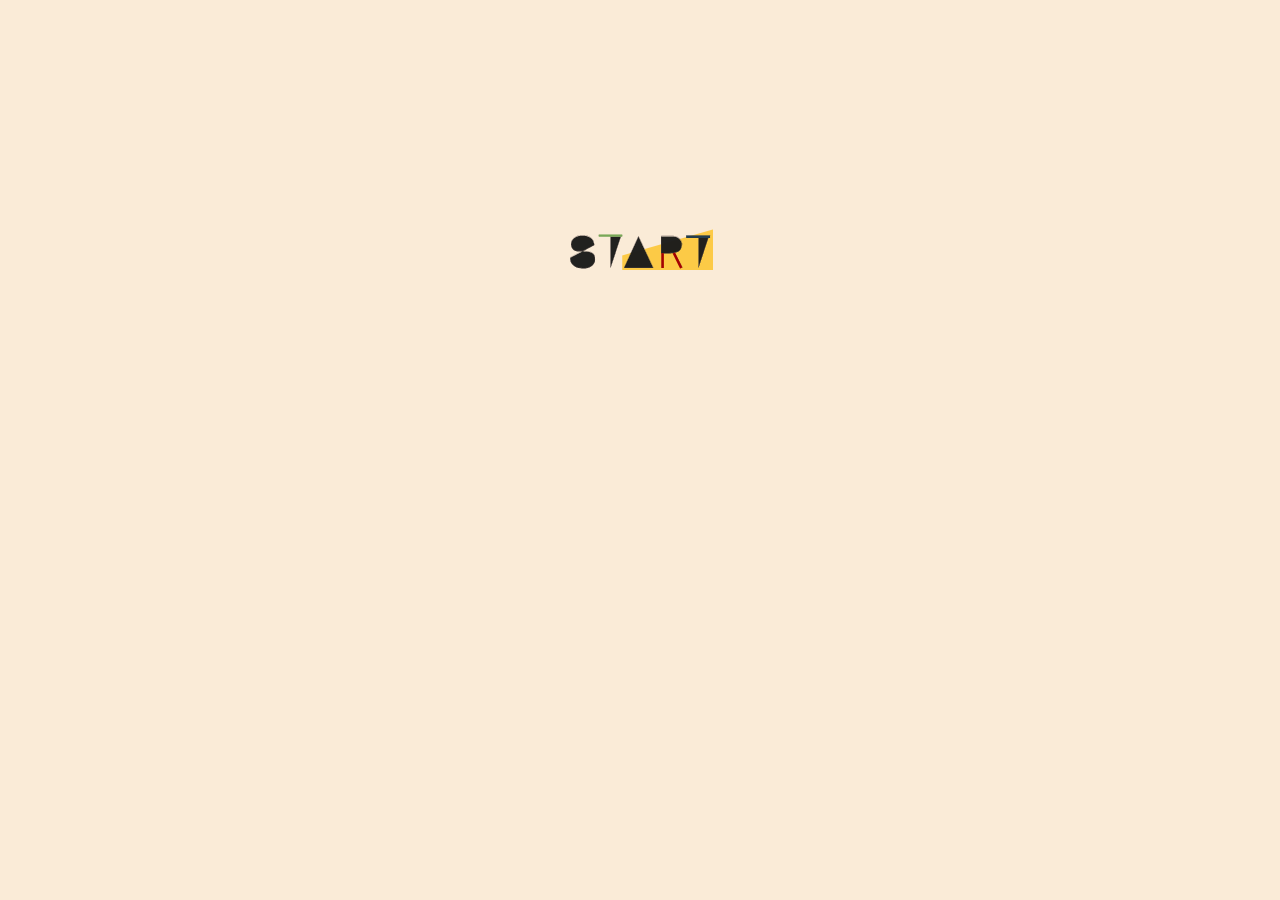
==== start.html @ 5cb5fa6e "Added start page and images" ====
<!DOCTYPE html>
<html lang = "en">
    <head>
        <meta charset = "UTF-8">
        <title>stART</title>
        <link rel = "stylesheet" href="start.css">
    </head>
    <body>
        <section id = "mainboard" class = "picture">    
            <div style="text-align:center" id = "startLogo">
                <a href="./index.html">
                    <img src=".\img\startLogo.png" >
                </a>
            </div>
         </section> 
    </body>
</html>
---- start.css ----
* {
    padding: 0;
    margin: 0;
    box-sizing: border-box;
}

body {
    /* viewport height */
    height: 100vh; 
    display: flex;
    background: #FAEBD7;
}

.picture{
    display: block;
    margin-left: auto;
    margin-right: auto;
    margin-top: auto;
    margin-bottom: auto;
    height: 50%;
}
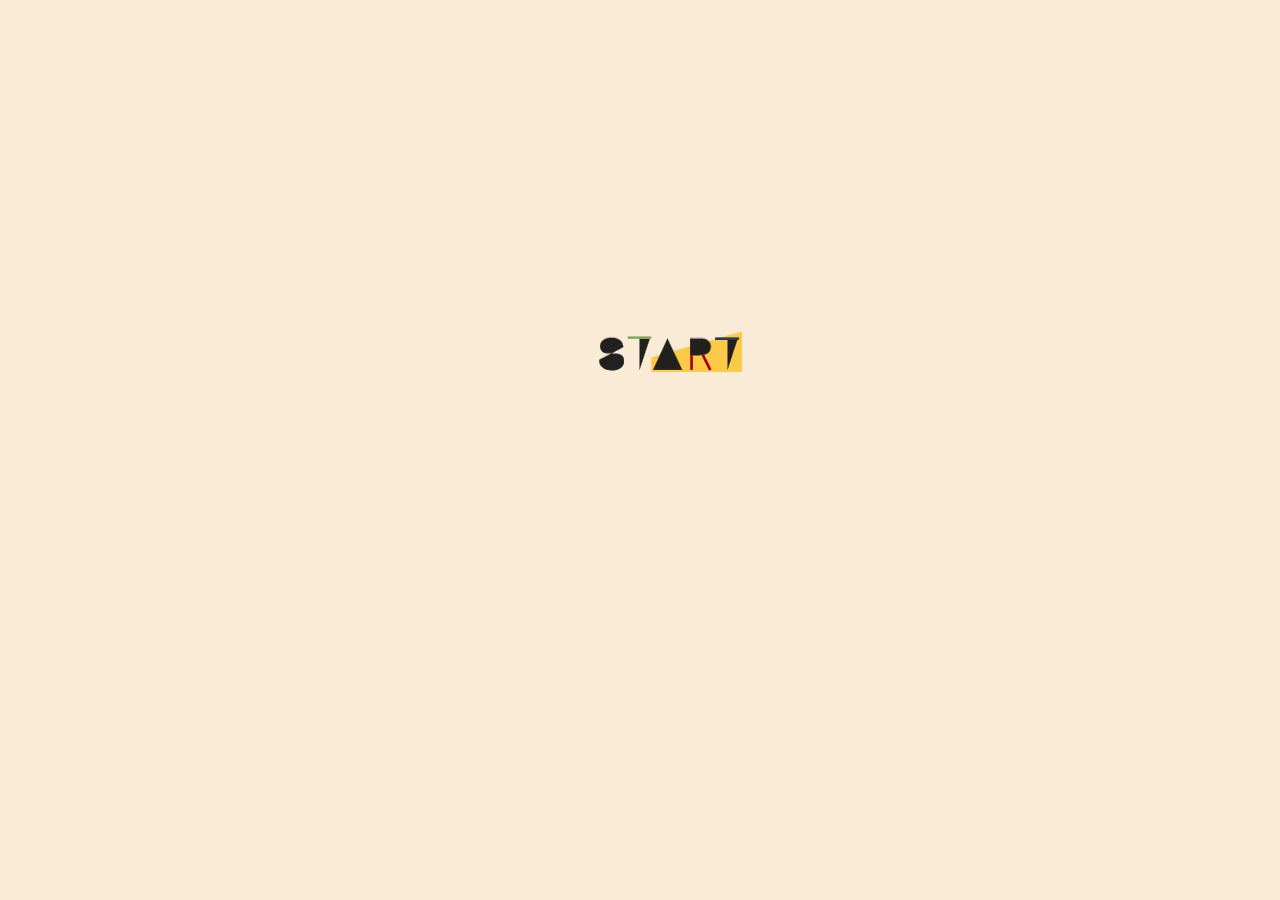
==== commit 717079db: "Added win" ====
--- a/start.html
+++ b/start.html
@@ -7,11 +7,11 @@
     </head>
     <body>
         <section id = "mainboard" class = "picture">    
-            <div style="text-align:center" id = "startLogo">
+            <!-- <div> -->
                 <a href="./index.html">
-                    <img src=".\img\startLogo.png" >
+                    <img src=".\img\startLogo.png" id = "startLogo">
                 </a>
-            </div>
+            <!-- </div> -->
          </section> 
     </body>
 </html>--- a/start.css
+++ b/start.css
@@ -18,4 +18,14 @@
     margin-top: auto;
     margin-bottom: auto;
     height: 50%;
+}
+#startLogo {
+    padding-left: 10%;
+    padding-right: 10%;
+    padding-top: 30%;
+    padding-bottom:10%;
+    margin-left: 10%;
+    margin-right:10%;
+    margin-top: 40%;
+    margin-bottom: 40%;
 }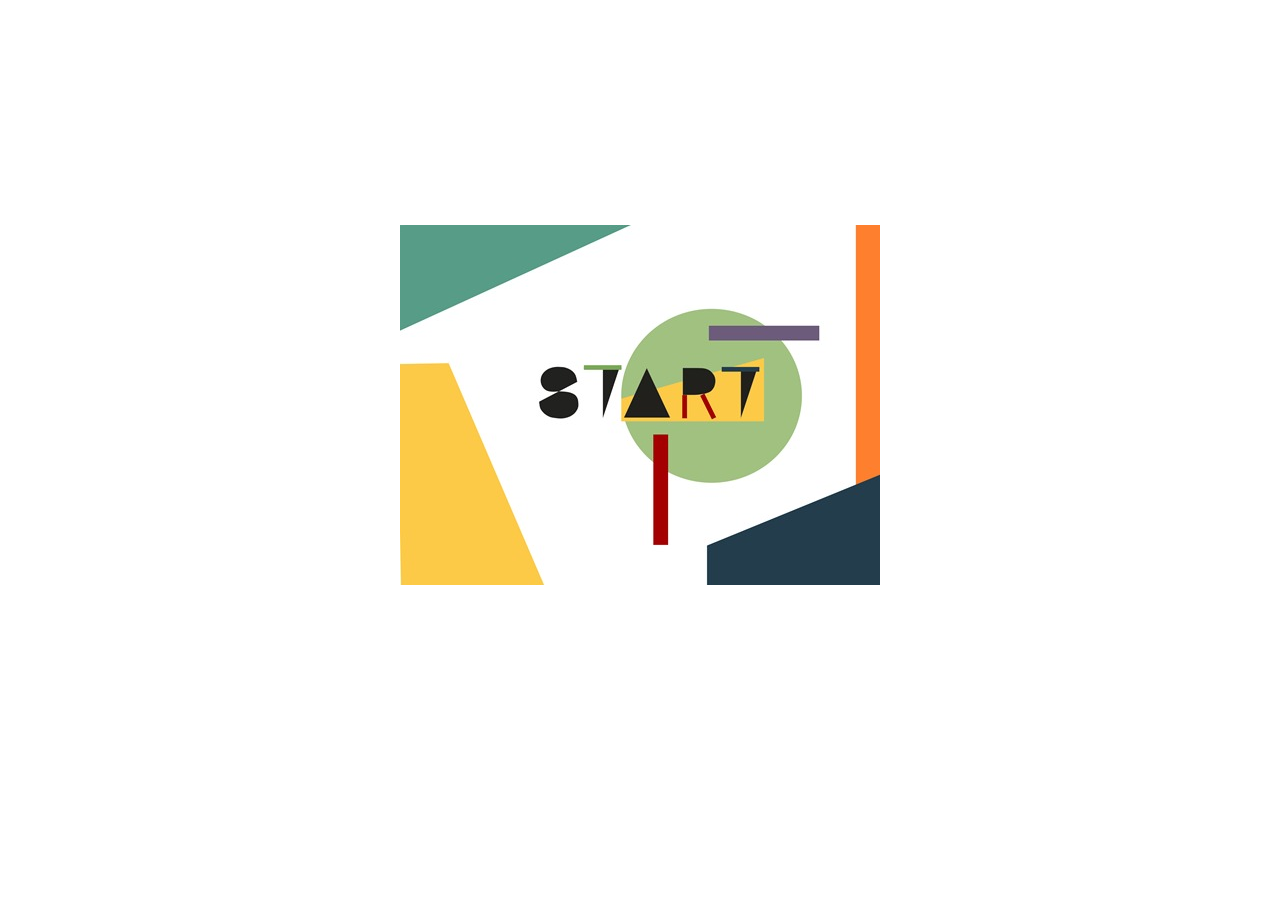
==== commit d9883950: "tried adding sound" ====
--- a/start.html
+++ b/start.html
@@ -9,7 +9,7 @@
         <section id = "mainboard" class = "picture">    
             <!-- <div> -->
                 <a href="./index.html">
-                    <img src=".\img\startLogo.png" id = "startLogo">
+                    <img src=".\img\startsh.jpg" id = "startLogo">
                 </a>
             <!-- </div> -->
          </section> 
--- a/start.css
+++ b/start.css
@@ -8,7 +8,7 @@
     /* viewport height */
     height: 100vh; 
     display: flex;
-    background: #FAEBD7;
+    background: white;
 }
 
 .picture{
@@ -20,12 +20,12 @@
     height: 50%;
 }
 #startLogo {
-    padding-left: 10%;
+    /* padding-left: 10%;
     padding-right: 10%;
     padding-top: 30%;
     padding-bottom:10%;
     margin-left: 10%;
     margin-right:10%;
     margin-top: 40%;
-    margin-bottom: 40%;
+    margin-bottom: 40%; */
 }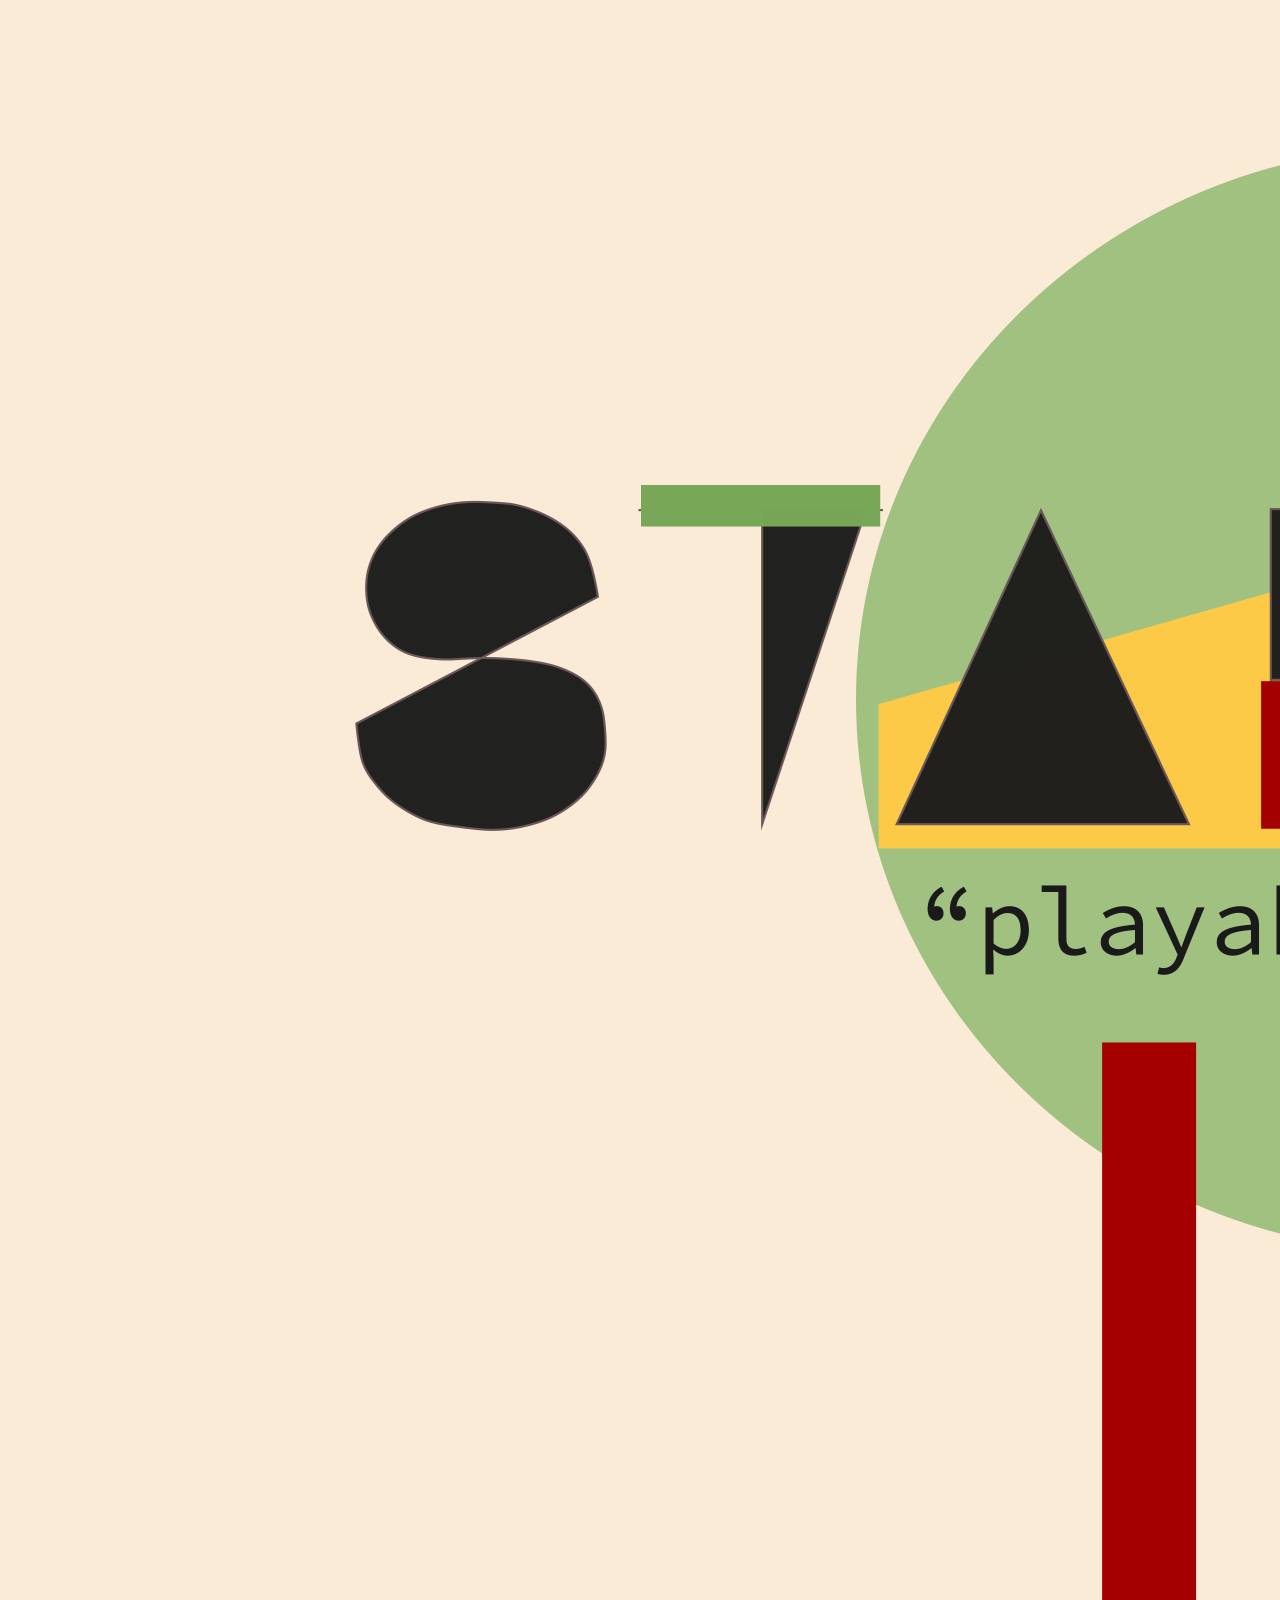
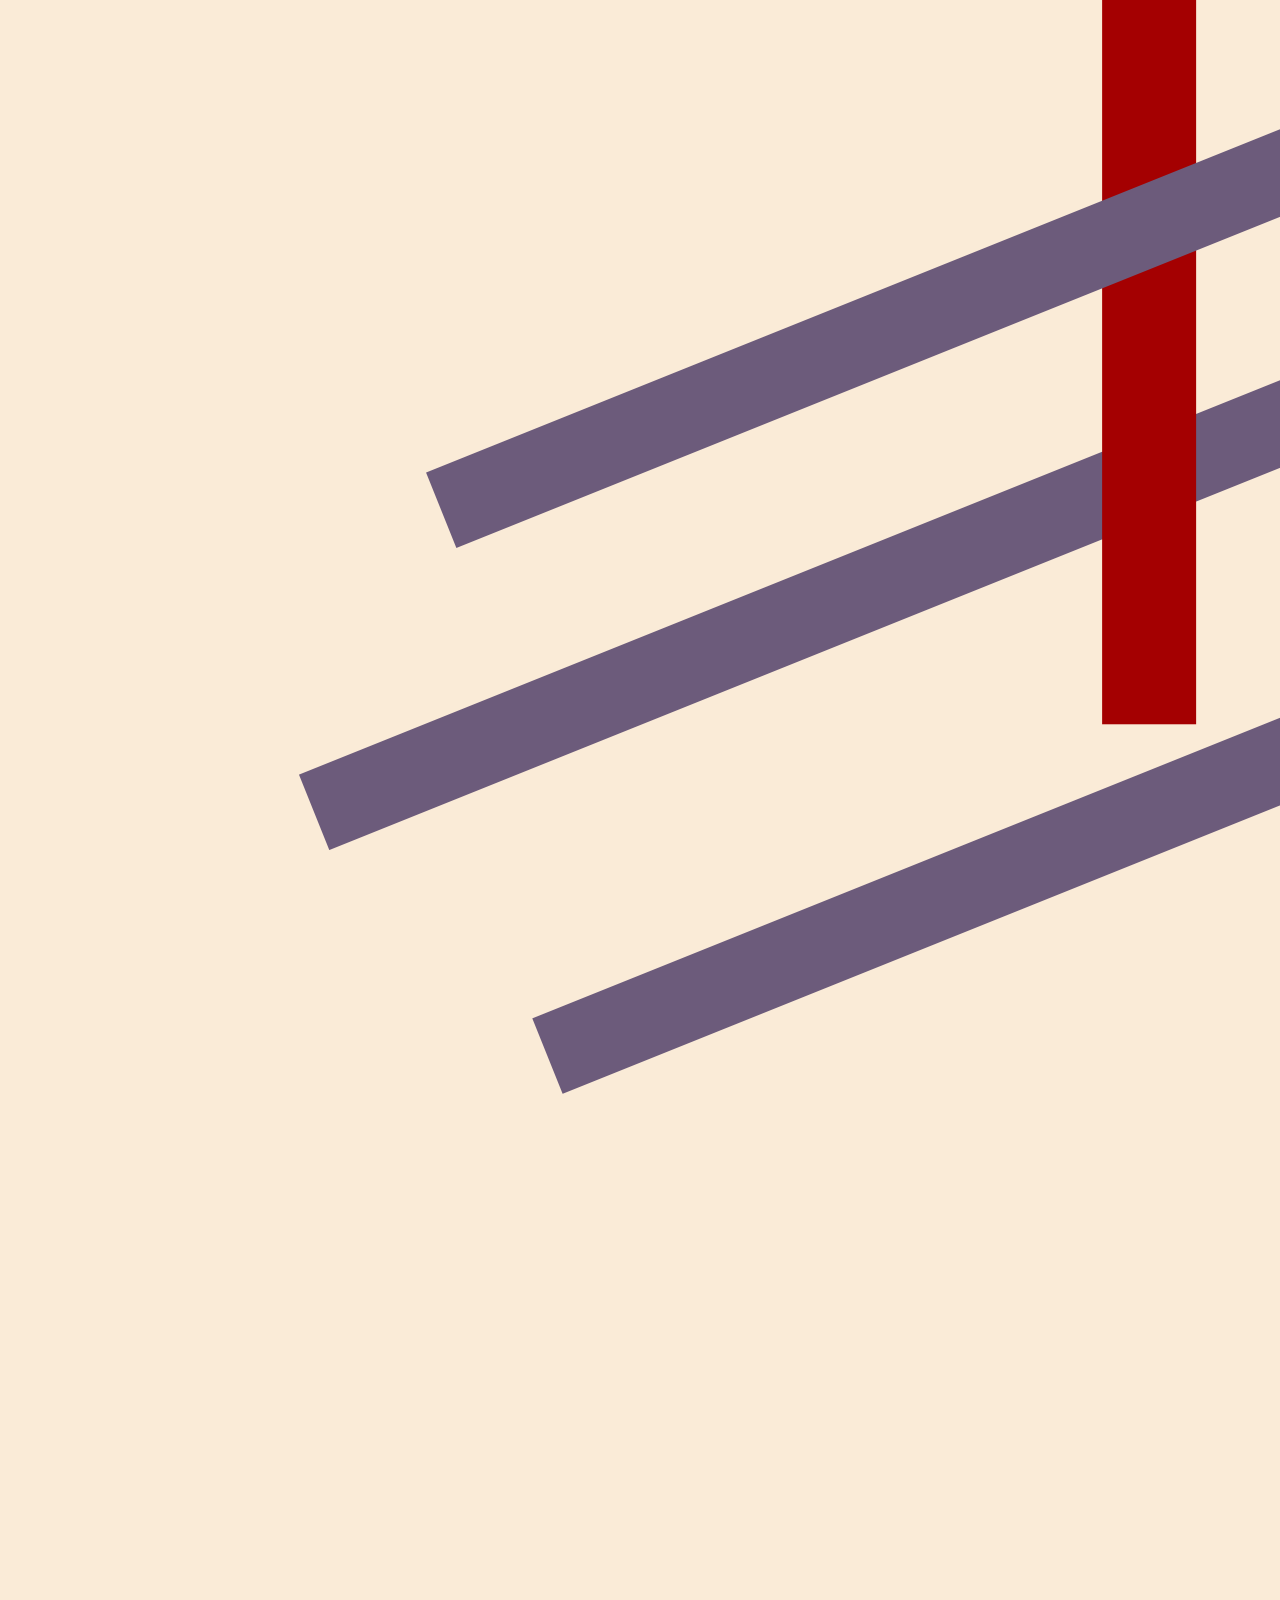
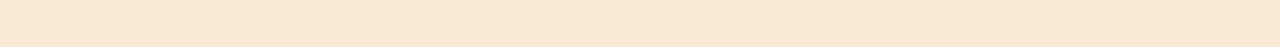
==== commit a9967b5b: "sound added" ====
--- a/start.html
+++ b/start.html
@@ -7,11 +7,11 @@
     </head>
     <body>
         <section id = "mainboard" class = "picture">    
-            <!-- <div> -->
+            <div class="startchapters">
                 <a href="./index.html">
-                    <img src=".\img\startsh.jpg" id = "startLogo">
+                    <img src=".\img\startchapters12.png" id = "startLogo">
                 </a>
-            <!-- </div> -->
+            </div>
          </section> 
     </body>
 </html>--- a/start.css
+++ b/start.css
@@ -8,24 +8,30 @@
     /* viewport height */
     height: 100vh; 
     display: flex;
-    background: white;
+    background: rgb(250, 235, 215);
+    /* background: url(./img/startchapters_.png);
+    background-size: 2076px 1600px; */
 }
 
 .picture{
-    display: block;
-    margin-left: auto;
-    margin-right: auto;
-    margin-top: auto;
-    margin-bottom: auto;
-    height: 50%;
+    object-fit: contain;
+    width: 100%;
+    height: 100%;
+    margin: 5px;
+    position: relative;
+    transform: scale(1);
+}
+.startchapters {
+    /* margin-left: 50%;
+    margin-top: 50%; */
 }
 #startLogo {
     /* padding-left: 10%;
     padding-right: 10%;
     padding-top: 30%;
-    padding-bottom:10%;
-    margin-left: 10%;
-    margin-right:10%;
-    margin-top: 40%;
+    padding-bottom:10%; */
+    margin-left: 23%;
+    margin-top: 3%;
+    /* margin-right:10%;
     margin-bottom: 40%; */
 }